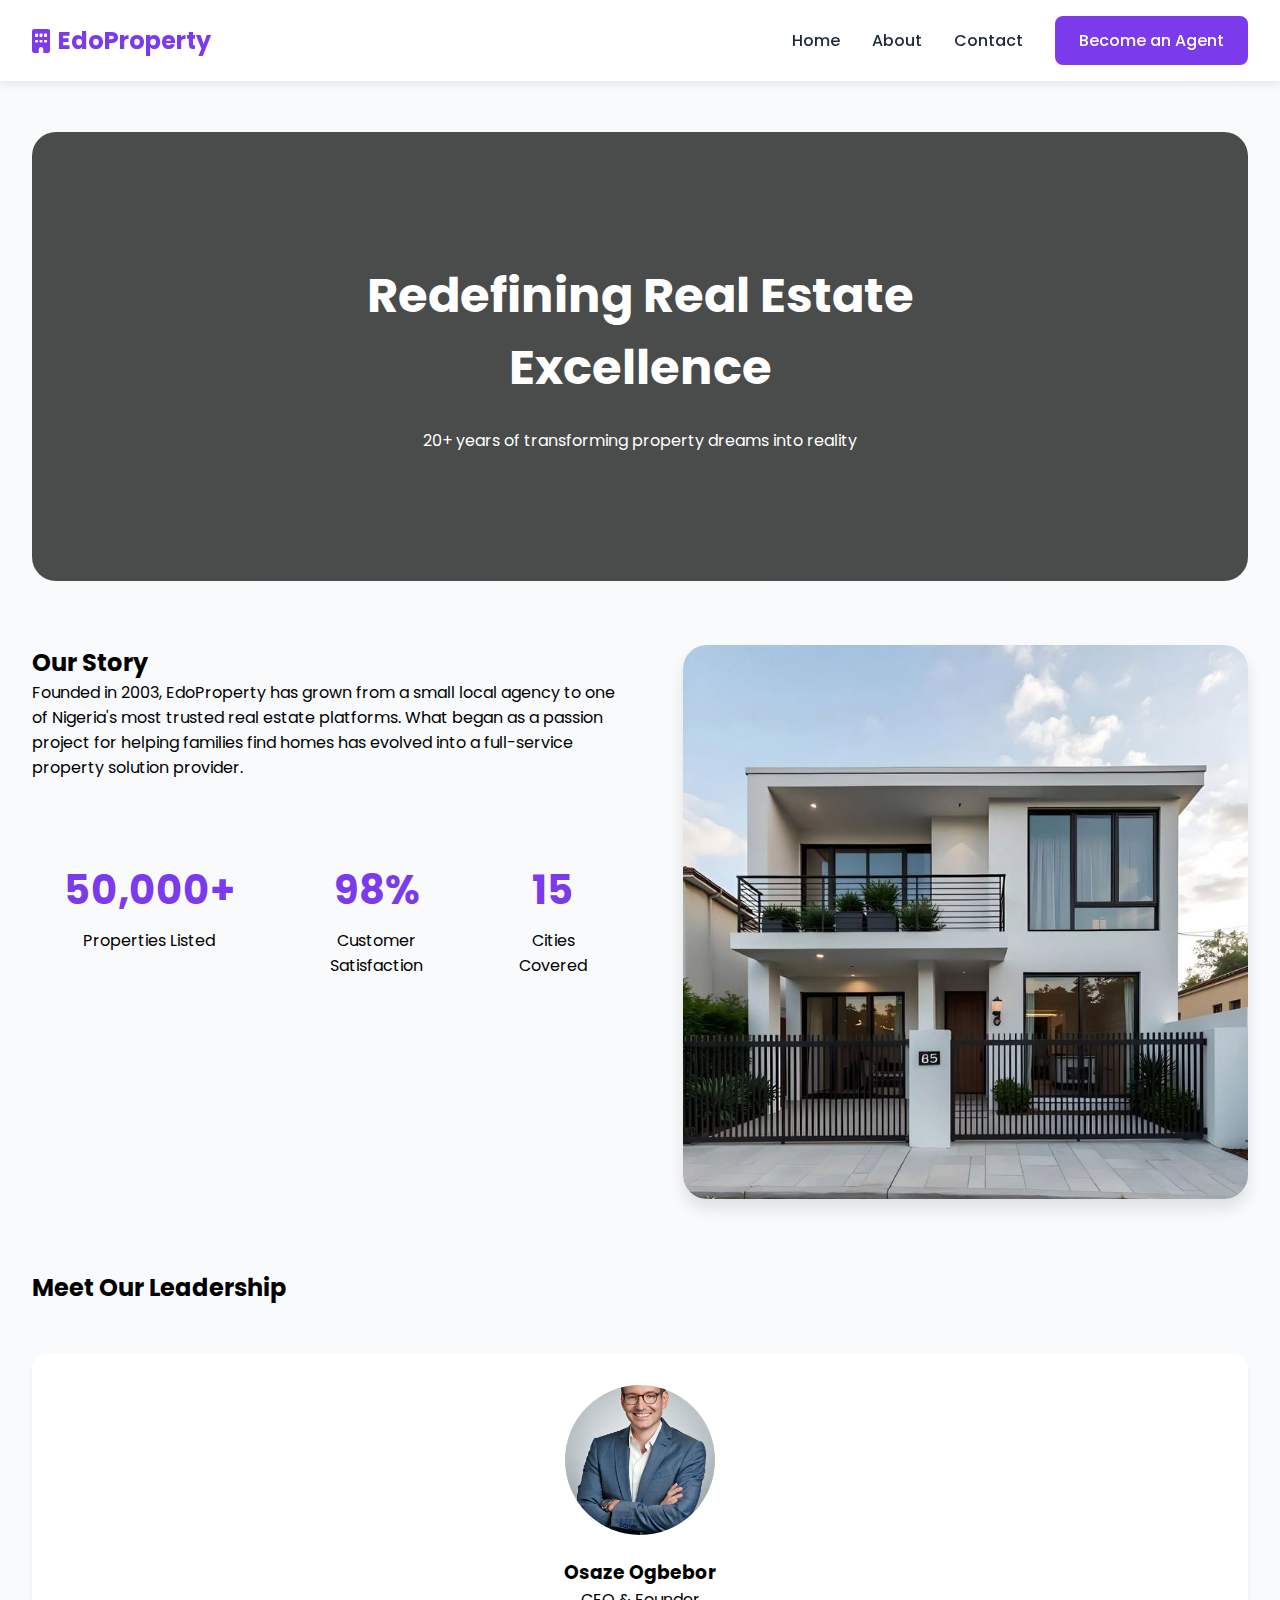
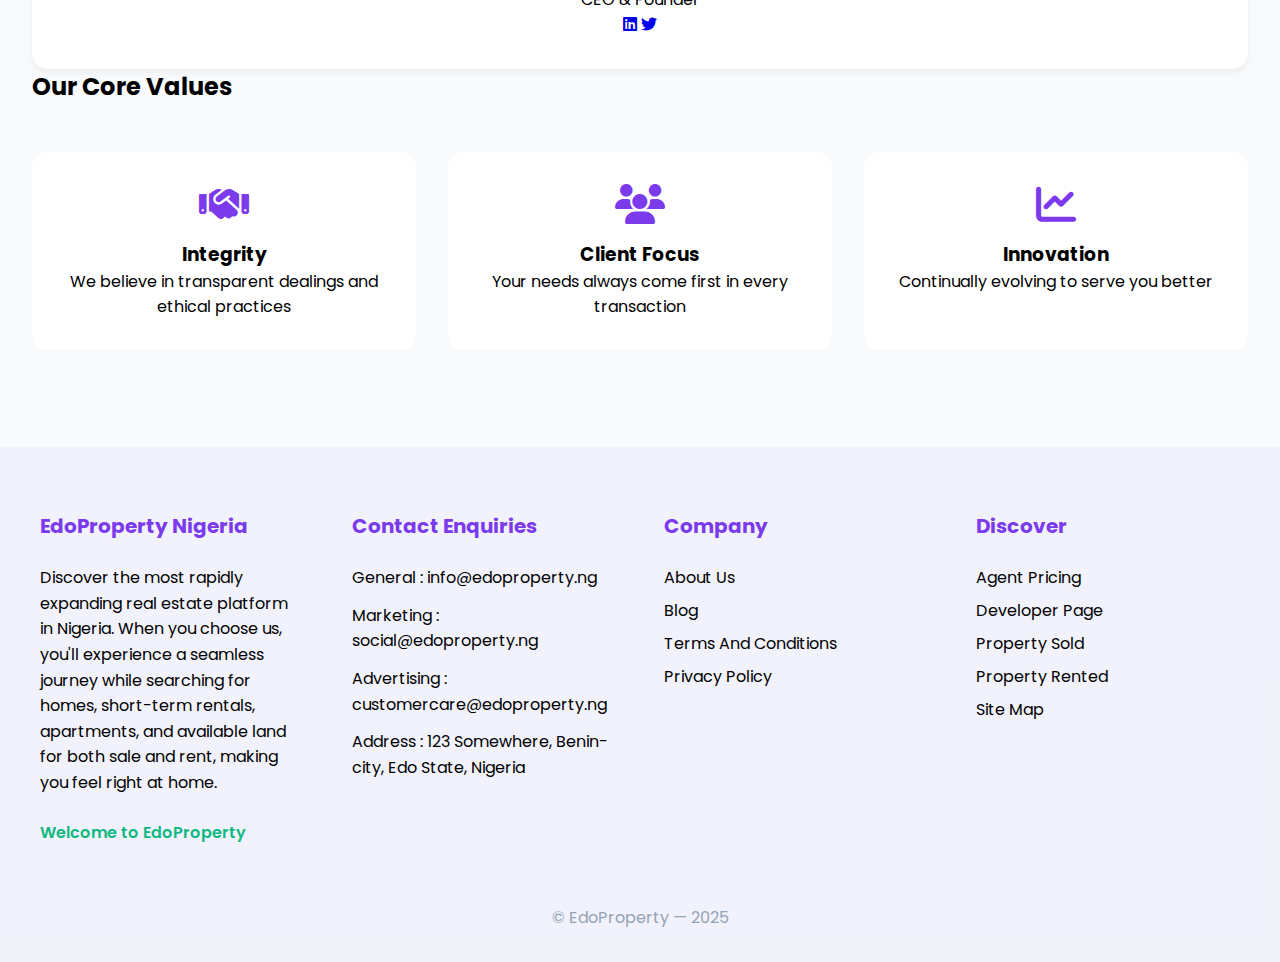
==== about.html @ 5562a500 "update" ====
<!DOCTYPE html>
<html lang="en">
  <head>
    <meta charset="UTF-8" />
    <meta name="viewport" content="width=device-width, initial-scale=1.0" />
    <title>About Us | EdoProperty</title>
    <link
      href="https://fonts.googleapis.com/css2?family=Poppins:wght@300;400;500;600;700&display=swap"
      rel="stylesheet"
    />
    <link
      rel="stylesheet"
      href="https://cdnjs.cloudflare.com/ajax/libs/font-awesome/6.4.0/css/all.min.css"
    />
    <link rel="stylesheet" href="/css/style.css" />
    <link rel="stylesheet" href="/css/about.css" />
  </head>
  <body>
  
    <nav class="navbar">
      <a href="#" class="nav-logo">
        <i class="fas fa-building"></i>
        EdoProperty
      </a>
      <button class="menu-toggle"><i class="fas fa-bars"></i></button>
      <div class="nav-links">
        <a href="/index.html" class="nav-link">Home</a>
        <a href="/about.html" class="nav-link">About</a>
        <a href="#contact" class="nav-link">Contact</a>
        <a href="#" class="nav-link nav-cta">Become an Agent</a>
      </div>
    </nav>

    <!-- About Page Content -->
    <main class="about-container">
      <section class="about-hero">
        <div class="hero-content">
          <h1>Redefining Real Estate Excellence</h1>
          <p>20+ years of transforming property dreams into reality</p>
        </div>
      </section>

      <section class="story-section">
        <div class="story-content">
          <h2>Our Story</h2>
          <p>
            Founded in 2003, EdoProperty has grown from a small local agency to
            one of Nigeria's most trusted real estate platforms. What began as a
            passion project for helping families find homes has evolved into a
            full-service property solution provider.
          </p>
          <div class="stats-grid">
            <div class="stat-item">
              <h3>50,000+</h3>
              <p>Properties Listed</p>
            </div>
            <div class="stat-item">
              <h3>98%</h3>
              <p>Customer Satisfaction</p>
            </div>
            <div class="stat-item">
              <h3>15</h3>
              <p>Cities Covered</p>
            </div>
          </div>
        </div>
        <div class="story-image">
          <img src="assets/images/house.jpeg" alt="Our Office" />
        </div>
      </section>

      <section class="team-section">
        <h2>Meet Our Leadership</h2>
        <div class="team-grid">
          <div class="team-card">
            <img src="assets/images/agent.jpeg" alt="CEO" />
            <h3>Osaze Ogbebor</h3>
            <p>CEO & Founder</p>
            <div class="social-links">
              <a href="#"><i class="fab fa-linkedin"></i></a>
              <a href="#"><i class="fab fa-twitter"></i></a>
            </div>
          </div>
          <!-- Add more team members -->
        </div>
      </section>

      <section class="values-section">
        <h2>Our Core Values</h2>
        <div class="values-grid">
          <div class="value-card">
            <i class="fas fa-handshake"></i>
            <h3>Integrity</h3>
            <p>We believe in transparent dealings and ethical practices</p>
          </div>
          <div class="value-card">
            <i class="fas fa-users"></i>
            <h3>Client Focus</h3>
            <p>Your needs always come first in every transaction</p>
          </div>
          <div class="value-card">
            <i class="fas fa-chart-line"></i>
            <h3>Innovation</h3>
            <p>Continually evolving to serve you better</p>
          </div>
        </div>
      </section>
    </main>

    <!-- Footer -->
    <footer class="footer">
      <div class="footer-row">
        <div class="footer-column">
          <h4>EdoProperty Nigeria</h4>
          <p>
            Discover the most rapidly expanding real estate platform in Nigeria.
            When you choose us, you'll experience a seamless journey while
            searching for homes, short-term rentals, apartments, and available
            land for both sale and rent, making you feel right at home.
          </p>
          <p class="welcome-text">Welcome to EdoProperty</p>
        </div>

        <div class="footer-column">
          <h4>Contact Enquiries</h4>
          <p>General : info@edoproperty.ng</p>
          <p>Marketing : social@edoproperty.ng</p>
          <p>Advertising : customercare@edoproperty.ng</p>
          <p>Address : 123 Somewhere, Benin-city, Edo State, Nigeria</p>
        </div>

        <div class="footer-column">
          <h4>Company</h4>
          <a href="#">About Us</a>
          <a href="#">Blog</a>
          <a href="#">Terms And Conditions</a>
          <a href="#">Privacy Policy</a>
        </div>

        <div class="footer-column">
          <h4>Discover</h4>
          <a href="#">Agent Pricing</a>
          <a href="#">Developer Page</a>
          <a href="#">Property Sold</a>
          <a href="#">Property Rented</a>
          <a href="#">Site Map</a>
        </div>
      </div>

      <div class="footer-bottom">
        <p>© EdoProperty — 2025</p>
      </div>
    </footer>

    <!-- Back to Top Button -->
    <button id="backToTop" class="back-to-top">
      <i class="fas fa-arrow-up"></i>
    </button>

    <script src="js/index.js"></script>
  </body>
</html>
---- css/style.css ----
:root {
  --primary: #7c3aed;
  --secondary: #10b981;
  --accent: #f59e0b;
}

* {
  margin: 0;
  padding: 0;
  box-sizing: border-box;
  font-family: "Poppins", sans-serif;
}

body {
  background: #f8fafc;
}

/* Navigation */
.navbar {
  position: fixed;
  top: 0;
  width: 100%;
  background: rgba(255, 255, 255, 0.95);
  backdrop-filter: blur(10px);
  z-index: 1000;
  padding: 1rem 2rem;
  box-shadow: 0 2px 10px rgba(0, 0, 0, 0.1);
  display: flex;
  justify-content: space-between;
  align-items: center;
}

.nav-logo {
  font-size: 1.5rem;
  font-weight: 700;
  color: var(--primary);
  text-decoration: none;
  display: flex;
  align-items: center;
  gap: 0.5rem;
}

.nav-links {
  display: flex;
  gap: 2rem;
  align-items: center;
}

.nav-link {
  color: #1e293b;
  text-decoration: none;
  font-weight: 500;
  position: relative;
  transition: all 0.3s ease;
}

.nav-link::after {
  content: "";
  position: absolute;
  bottom: -5px;
  left: 0;
  width: 0;
  height: 2px;
  background: var(--primary);
  transition: width 0.3s ease;
}

.nav-link:hover::after {
  width: 100%;
}

.nav-cta {
  background: var(--primary);
  color: white !important;
  padding: 0.75rem 1.5rem;
  border-radius: 0.5rem;
  transition: transform 0.3s ease;
}

/* Hero Section */
.hero {
  background: linear-gradient(135deg, #4f46e5 0%, #9333ea 100%);
  color: white;
  padding: 8rem 2rem 10rem;
  margin-top: 76px;
  position: relative;
  clip-path: polygon(0 0, 100% 0, 100% 90%, 0 100%);
}

/* Container */
.container {
  display: flex;
  gap: 2rem;
  padding: 2rem;
  max-width: 1600px;
  margin: -6rem auto 0;
}

/* Sidebar */
.sidebar {
  width: 280px;
  background: white;
  padding: 1.5rem;
  border-radius: 1.5rem;
  box-shadow: 0 4px 6px rgba(0, 0, 0, 0.05);
  position: sticky;
  top: 100px;
  height: fit-content;
}

.sidebar h3 {
  color: var(--primary);
  margin-bottom: 1.5rem;
  font-size: 1.25rem;
  padding-bottom: 0.5rem;
  border-bottom: 2px solid var(--primary);
}

.filter-btn {
  display: flex;
  align-items: center;
  width: 100%;
  padding: 1rem;
  margin-bottom: 0.75rem;
  border: none;
  background: #f8fafc;
  border-radius: 0.75rem;
  cursor: pointer;
  transition: all 0.3s ease;
  font-weight: 500;
  color: #1e293b;
}

.filter-btn:hover {
  background: var(--primary);
  color: white;
  transform: translateX(5px);
}

.filter-btn.active {
  background: var(--primary);
  color: white;
  transform: translateX(10px);
}

.filter-btn i {
  margin-right: 0.75rem;
  font-size: 1.1rem;
}

/* Property Grid */
.property-grid {
  display: grid;
  gap: 1.5rem;
  flex: 1;
  grid-template-columns: repeat(auto-fill, minmax(280px, 1fr));
}

/* Property Card */
.property-card {
  background: white;
  border-radius: 1.25rem;
  overflow: hidden;
  transition: all 0.3s ease;
  cursor: pointer;
  position: relative;
  border: 1px solid rgba(0, 0, 0, 0.05);
  padding: 1rem;
  box-shadow: 0 4px 6px rgba(0, 0, 0, 0.05);
  display: flex;
  flex-direction: column;
  min-height: 380px;
}

.card-image {
  height: 180px;
  background-size: cover;
  background-position: center;
  position: relative;
  transition: transform 0.3s ease;
  margin: -1rem -1rem 0.75rem;
  border-radius: 0.75rem;
  overflow: hidden;
  flex-shrink: 0;
}

.card-image::after {
  content: "";
  position: absolute;
  inset: 0;
  background: linear-gradient(
    180deg,
    rgba(0, 0, 0, 0) 50%,
    rgba(0, 0, 0, 0.7) 100%
  );
}

.price-tag {
  position: absolute;
  bottom: 1rem;
  left: 1rem;
  background: var(--secondary);
  color: white;
  padding: 0.5rem 1rem;
  border-radius: 0.5rem;
  font-weight: 600;
  z-index: 2;
  font-size: 1rem;
}

.category-badge {
  position: absolute;
  top: 1rem;
  left: 1rem;
  background: rgba(255, 255, 255, 0.9);
  padding: 0.4rem 0.8rem;
  border-radius: 0.5rem;
  font-size: 0.8rem;
  font-weight: 500;
  backdrop-filter: blur(4px);
  z-index: 2;
}

.card-content {
  flex: 1;
  display: flex;
  flex-direction: column;
  padding: 0;
}

.card-footer {
  margin-top: auto;
  padding-top: 1rem;
  border-top: 1px solid rgba(0, 0, 0, 0.1);
}

.agent-info {
  display: flex;
  align-items: center;
  gap: 0.75rem;
  margin-bottom: 0.75rem;
}

.agent-image {
  width: 32px;
  height: 32px;
  border-radius: 50%;
  object-fit: cover;
}

.agent-details {
  flex: 1;
}

.agent-name-line {
  display: flex;
  align-items: center;
  gap: 0.5rem;
  margin-bottom: 0.25rem;
}

.verified-tag {
  display: inline-flex;
  align-items: center;
  gap: 0.25rem;
  font-size: 0.7rem;
  color: var(--secondary);
  background-color: rgba(16, 185, 129, 0.1);
  padding: 0.2rem 0.4rem;
  border-radius: 1rem;
}

.verified-tag i {
  color: var(--secondary);
  font-size: 0.7rem;
}

.contact-btn {
  background-color: var(--primary);
  color: white;
  border: none;
  padding: 0.5rem;
  border-radius: 0.5rem;
  font-size: 0.85rem;
  cursor: pointer;
  transition: opacity 0.2s;
  width: 100%;
  display: block;
  text-align: center;
}

.contact-btn:hover {
  opacity: 0.9;
}

/* Property Modal */
.property-modal {
  display: none;
  position: fixed;
  top: 0;
  left: 0;
  width: 100%;
  height: 100%;
  background: rgba(0, 0, 0, 0.8);
  backdrop-filter: blur(8px);
  z-index: 2000;
  overflow-y: auto;
  padding: 2rem;
}

.modal-content {
  background: white;
  border-radius: 1.5rem;
  max-width: 1200px;
  margin: 2rem auto;
  position: relative;
  animation: modalSlide 0.4s ease;
}

@keyframes modalSlide {
  from {
    transform: translateY(20px);
    opacity: 0;
  }
  to {
    transform: translateY(0);
    opacity: 1;
  }
}

.modal-header {
  padding: 2rem;
  border-bottom: 1px solid rgba(0, 0, 0, 0.1);
  position: relative;
}

.modal-close {
  position: absolute;
  top: 1.5rem;
  right: 1.5rem;
  background: var(--primary);
  color: white;
  width: 40px;
  height: 40px;
  border-radius: 50%;
  display: flex;
  align-items: center;
  justify-content: center;
  cursor: pointer;
  transition: transform 0.3s ease;
}

.modal-close:hover {
  transform: rotate(90deg);
}

.modal-body {
  display: grid;
  grid-template-columns: 1fr 350px;
  gap: 2rem;
  padding: 2rem;
}

.gallery-main {
  border-radius: 1rem;
  overflow: hidden;
  height: 500px;
  background-size: cover;
  background-position: center;
  transition: background-image 0.3s ease;
}

.gallery-thumbnails {
  display: grid;
  grid-template-columns: repeat(4, 1fr);
  gap: 1rem;
  margin-top: 1rem;
}

.thumbnail {
  height: 80px;
  border-radius: 0.5rem;
  cursor: pointer;
  transition: transform 0.3s ease;
  background-size: cover;
  background-position: center;
  border: 2px solid transparent;
}

.thumbnail.active {
  border-color: var(--primary);
}

.thumbnail:hover {
  transform: scale(1.05);
}

.property-specs {
  display: grid;
  grid-template-columns: repeat(2, 1fr);
  gap: 1rem;
  margin: 2rem 0;
}

.spec-item {
  display: flex;
  align-items: center;
  gap: 0.75rem;
  padding: 1rem;
  background: #f8fafc;
  border-radius: 0.75rem;
}

.spec-item i {
  font-size: 1.2rem;
  color: var(--primary);
}

.amenities-list {
  columns: 2;
  list-style: none;
  margin: 0;
  padding: 0;
}

.amenities-list li {
  display: flex;
  align-items: center;
  gap: 0.5rem;
  margin-bottom: 0.75rem;
  padding: 0.5rem;
  border-radius: 0.5rem;
  transition: background 0.2s ease;
}

.amenities-list li:hover {
  background: #f8fafc;
}

.modal-sidebar {
  background: #f8fafc;
  padding: 2rem;
  border-radius: 1rem;
  height: fit-content;
}

.contact-form input,
.contact-form textarea {
  width: 100%;
  padding: 0.75rem;
  margin-bottom: 1rem;
  border: 1px solid rgba(0, 0, 0, 0.1);
  border-radius: 0.5rem;
  font-size: 0.9rem;
}

.contact-form textarea {
  resize: vertical;
}

/* Responsive Styles */
@media (max-width: 1200px) {
  .modal-body {
    grid-template-columns: 1fr;
  }

  .gallery-main {
    height: 400px;
  }
}

@media (max-width: 768px) {
  .property-modal {
    padding: 1rem;
  }

  .gallery-thumbnails {
    grid-template-columns: repeat(3, 1fr);
  }

  .amenities-list {
    columns: 1;
  }

  .property-specs {
    grid-template-columns: 1fr;
  }
}

@media (max-width: 480px) {
  .gallery-main {
    height: 300px;
  }

  .thumbnail {
    height: 60px;
  }

  .modal-header {
    padding: 1.5rem;
  }

  .modal-body {
    padding: 1.5rem;
  }
}

/* Mobile Menu */
.menu-toggle {
  display: none;
  background: none;
  border: none;
  font-size: 1.5rem;
  color: var(--primary);
}

/* Footer Styles */
.footer {
  background: #7357f10c;
  color: black;
  padding: 4rem 2rem 2rem;
  margin-top: 4rem;
}

.footer-row {
  max-width: 1200px;
  margin: 0 auto;
  display: flex;
  flex-wrap: wrap;
  gap: 3rem;
  justify-content: space-between;
}

.footer-column {
  flex: 1;
  min-width: 250px;
}

.footer-column h4 {
  color: var(--primary);
  margin-bottom: 1.5rem;
  font-size: 1.25rem;
}

.footer-column p {
  margin: 0.75rem 0;
  line-height: 1.6;
  color: #000000;
}

.footer-column a {
  display: block;
  color: #000000;
  text-decoration: none;
  margin: 0.5rem 0;
  transition: color 0.3s ease;
}

.footer-column a:hover {
  color: var(--primary);
}

.welcome-text {
  color: var(--secondary) !important;
  font-weight: 600;
  margin-top: 1.5rem !important;
}

.footer-bottom {
  text-align: center;
  padding-top: 3rem;
  color: #94a3b8;
}

/* Back to Top Button */
.back-to-top {
  position: fixed;
  bottom: 30px;
  right: 30px;
  background: var(--primary);
  color: white;
  width: 50px;
  height: 50px;
  border-radius: 50%;
  border: none;
  cursor: pointer;
  box-shadow: 0 4px 6px rgba(0, 0, 0, 0.1);
  opacity: 0;
  transition: all 0.3s ease;
  display: flex;
  align-items: center;
  justify-content: center;
}

.back-to-top.show {
  opacity: 1;
}

/* Responsive Styles */
@media (max-width: 1024px) {
  .container {
    flex-direction: column;
    padding: 1rem;
  }

  .sidebar {
    width: 100%;
    position: static;
  }

  .nav-links {
    display: none;
    position: absolute;
    top: 100%;
    left: 0;
    right: 0;
    background: white;
    flex-direction: column;
    padding: 1rem;
    box-shadow: 0 4px 6px rgba(0, 0, 0, 0.1);
  }

  .menu-toggle {
    display: block;
  }

  .nav-links.active {
    display: flex;
  }

  .hero {
    padding: 6rem 1rem 8rem;
    clip-path: polygon(0 0, 100% 0, 100% 95%, 0 100%);
  }

  .footer-row {
    flex-direction: column;
    gap: 2rem;
  }
}

@media (max-width: 768px) {
  .property-card {
    min-height: 340px;
    padding: 0.75rem;
  }

  .card-image {
    height: 160px;
    margin: -0.75rem -0.75rem 0.5rem;
  }

  .price-tag {
    font-size: 0.9rem;
    padding: 0.4rem 0.8rem;
  }

  .category-badge {
    font-size: 0.75rem;
  }

  .contact-btn {
    padding: 0.6rem;
  }
}

@media (max-width: 480px) {
  .card-image {
    height: 140px;
  }

  .property-grid {
    grid-template-columns: 1fr;
    gap: 1rem;
  }

  .agent-image {
    width: 28px;
    height: 28px;
  }

  .verified-tag {
    font-size: 0.65rem;
  }
}
---- css/about.css ----
/* About Page Specific Styles */
.about-container {
    max-width: 1600px;
    margin: 100px auto 0;
    padding: 2rem;
  }
  
  .about-hero {
    background: linear-gradient(rgba(0,0,0,0.7), rgba(0,0,0,0.7)),
                url('assets/images/house4.jpg');
    background-size: cover;
    background-position: center;
    color: white;
    padding: 8rem 2rem;
    border-radius: 1.5rem;
    margin-bottom: 4rem;
  }
  
  .hero-content {
    max-width: 800px;
    margin: 0 auto;
    text-align: center;
  }
  
  .hero-content h1 {
    font-size: 3rem;
    margin-bottom: 1.5rem;
  }
  
  .story-section {
    display: grid;
    grid-template-columns: 1fr 1fr;
    gap: 4rem;
    margin: 4rem 0;
  }
  
  .story-image img {
    width: 100%;
    border-radius: 1.5rem;
    box-shadow: 0 10px 15px rgba(0,0,0,0.1);
  }
  
  .stats-grid {
    display: grid;
    grid-template-columns: repeat(3, 1fr);
    gap: 2rem;
    margin-top: 3rem;
  }
  
  .stat-item {
    text-align: center;
    padding: 2rem;
    background: #f8fafc;
    border-radius: 1rem;
  }
  
  .stat-item h3 {
    color: var(--primary);
    font-size: 2.5rem;
    margin-bottom: 0.5rem;
  }
  
  .team-grid {
    display: grid;
    grid-template-columns: repeat(auto-fit, minmax(250px, 1fr));
    gap: 2rem;
    margin-top: 3rem;
  }
  
  .team-card {
    background: white;
    padding: 2rem;
    border-radius: 1rem;
    text-align: center;
    box-shadow: 0 4px 6px rgba(0,0,0,0.05);
  }
  
  .team-card img {
    width: 150px;
    height: 150px;
    border-radius: 50%;
    object-fit: cover;
    margin: 0 auto 1rem;
  }
  
  .values-grid {
    display: grid;
    grid-template-columns: repeat(auto-fit, minmax(280px, 1fr));
    gap: 2rem;
    margin-top: 3rem;
  }
  
  .value-card {
    padding: 2rem;
    text-align: center;
    background: white;
    border-radius: 1rem;
    transition: transform 0.3s ease;
  }
  
  .value-card:hover {
    transform: translateY(-5px);
  }
  
  .value-card i {
    font-size: 2.5rem;
    color: var(--primary);
    margin-bottom: 1rem;
  }
  
  @media (max-width: 768px) {
    .story-section {
      grid-template-columns: 1fr;
    }
    
    .hero-content h1 {
      font-size: 2rem;
    }
    
    .stats-grid {
      grid-template-columns: 1fr;
    }
  }
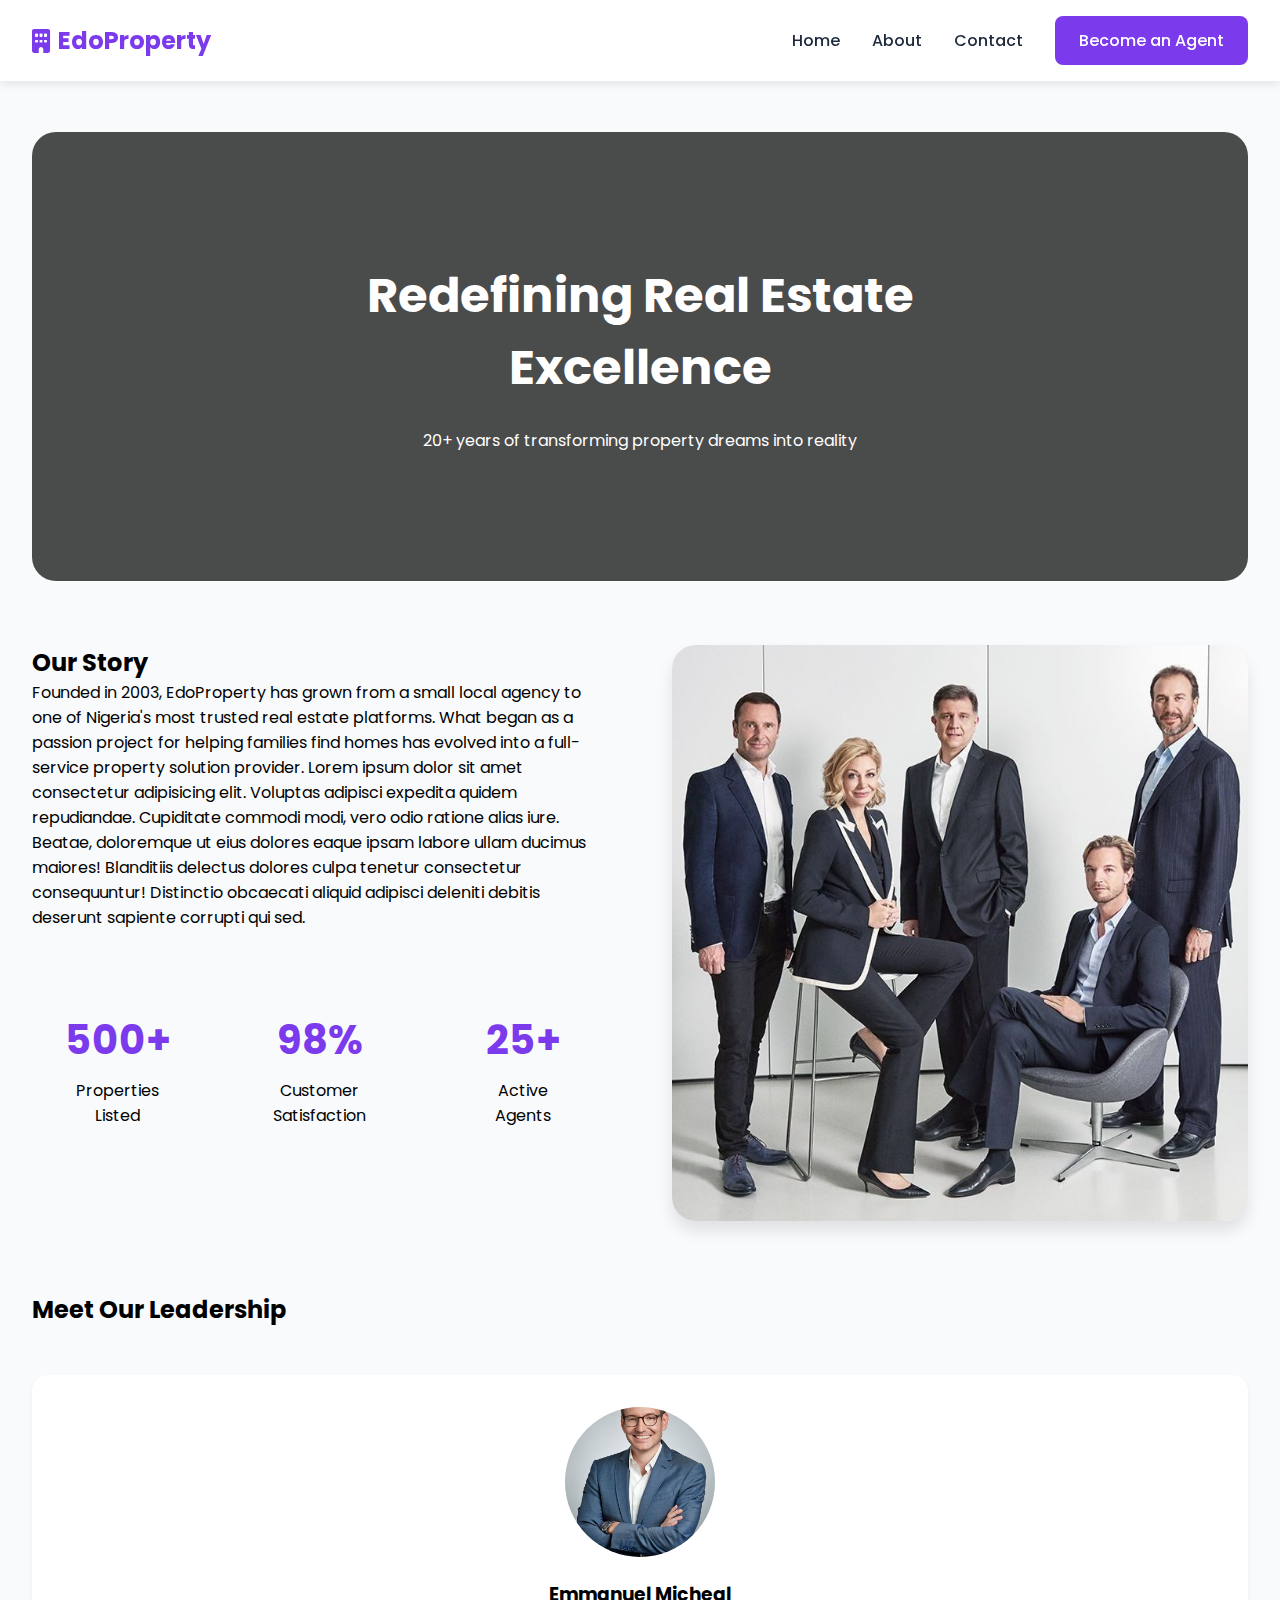
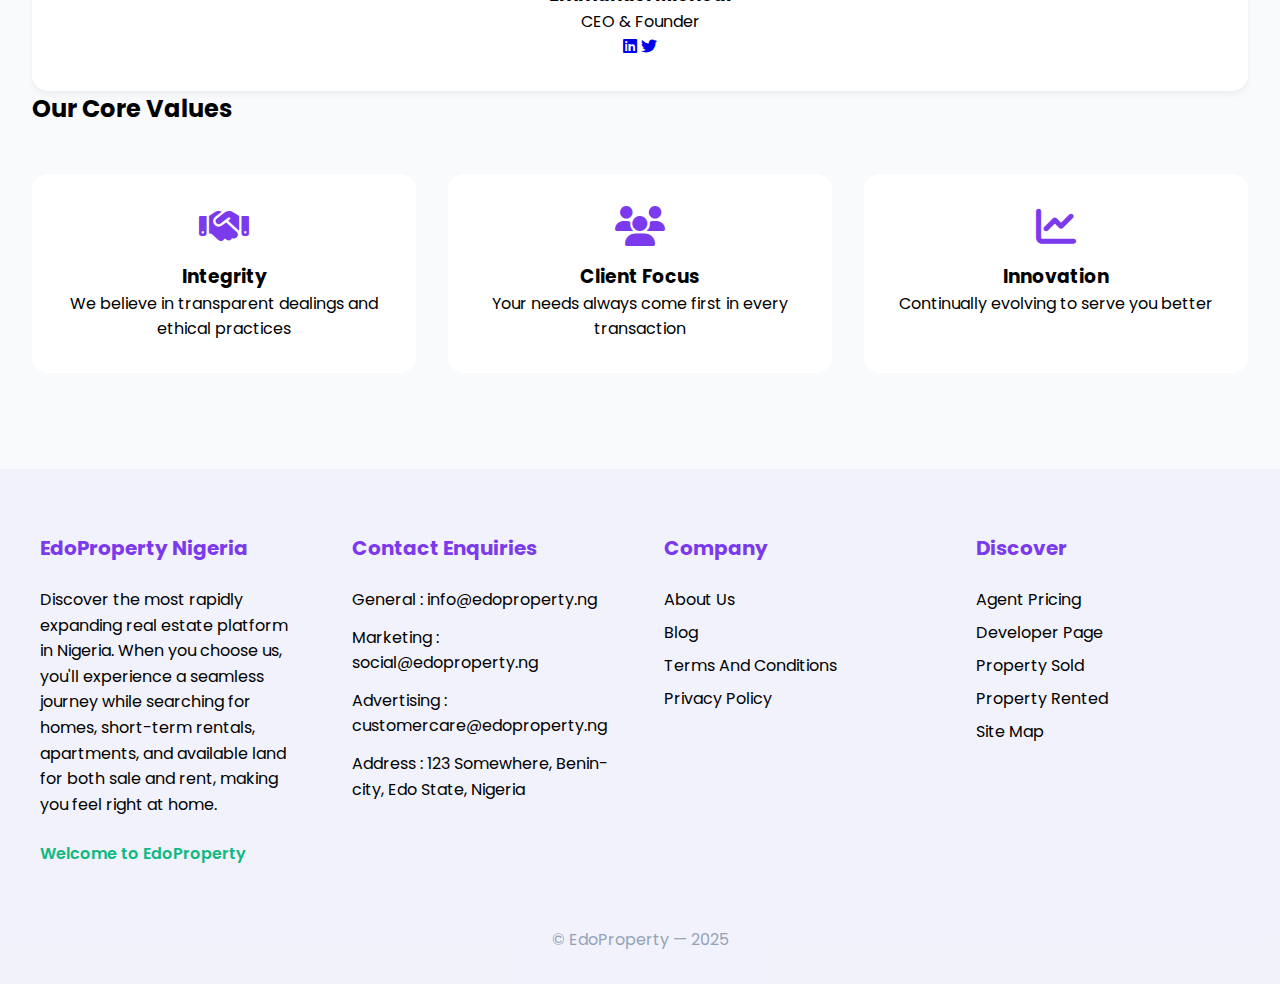
==== commit d8159038: "update" ====
--- a/about.html
+++ b/about.html
@@ -16,7 +16,6 @@
     <link rel="stylesheet" href="/css/about.css" />
   </head>
   <body>
-  
     <nav class="navbar">
       <a href="#" class="nav-logo">
         <i class="fas fa-building"></i>
@@ -47,11 +46,17 @@
             Founded in 2003, EdoProperty has grown from a small local agency to
             one of Nigeria's most trusted real estate platforms. What began as a
             passion project for helping families find homes has evolved into a
-            full-service property solution provider.
+            full-service property solution provider. Lorem ipsum dolor sit amet
+            consectetur adipisicing elit. Voluptas adipisci expedita quidem
+            repudiandae. Cupiditate commodi modi, vero odio ratione alias iure.
+            Beatae, doloremque ut eius dolores eaque ipsam labore ullam ducimus
+            maiores! Blanditiis delectus dolores culpa tenetur consectetur
+            consequuntur! Distinctio obcaecati aliquid adipisci deleniti debitis
+            deserunt sapiente corrupti qui sed.
           </p>
           <div class="stats-grid">
             <div class="stat-item">
-              <h3>50,000+</h3>
+              <h3>500+</h3>
               <p>Properties Listed</p>
             </div>
             <div class="stat-item">
@@ -59,13 +64,13 @@
               <p>Customer Satisfaction</p>
             </div>
             <div class="stat-item">
-              <h3>15</h3>
-              <p>Cities Covered</p>
+              <h3>25+</h3>
+              <p>Active Agents</p>
             </div>
           </div>
         </div>
         <div class="story-image">
-          <img src="assets/images/house.jpeg" alt="Our Office" />
+          <img src="assets/images/team.jpg" alt="Our Office" />
         </div>
       </section>
 
@@ -74,7 +79,7 @@
         <div class="team-grid">
           <div class="team-card">
             <img src="assets/images/agent.jpeg" alt="CEO" />
-            <h3>Osaze Ogbebor</h3>
+            <h3>Emmanuel Micheal</h3>
             <p>CEO & Founder</p>
             <div class="social-links">
               <a href="#"><i class="fab fa-linkedin"></i></a>
--- a/css/about.css
+++ b/css/about.css
@@ -4,7 +4,7 @@
     margin: 100px auto 0;
     padding: 2rem;
   }
-  
+  /* testing this branch */
   .about-hero {
     background: linear-gradient(rgba(0,0,0,0.7), rgba(0,0,0,0.7)),
                 url('assets/images/house4.jpg');
